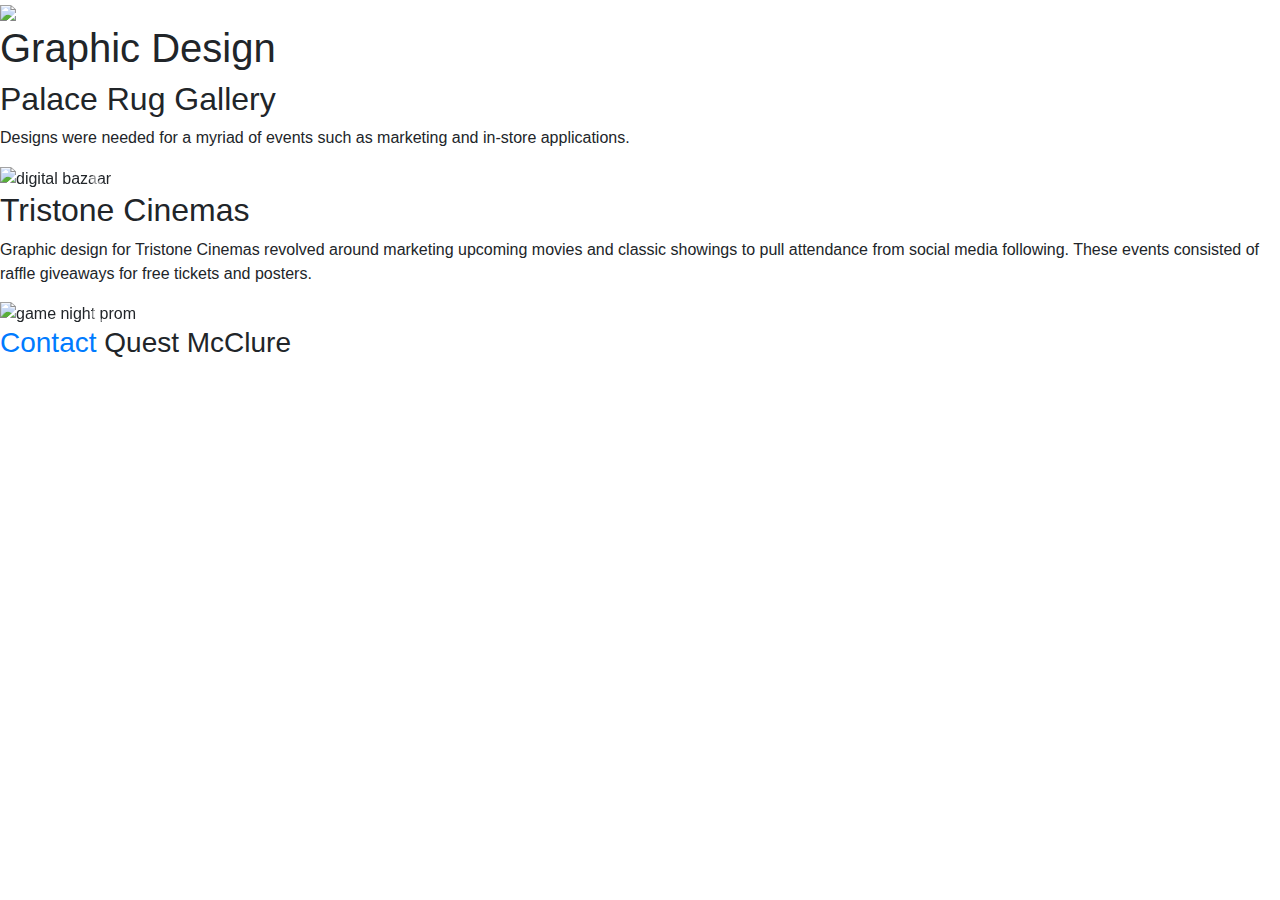
==== graphic-design/graphic-design.html @ 75c4deef "Website First Commit" ====
<!DOCTYPE html>
<html lang="en" dir="ltr">

<head>
  <meta charset="utf-8">
  <title>Quest McClure</title>
</head>
<link rel="stylesheet" href="https://stackpath.bootstrapcdn.com/bootstrap/4.3.1/css/bootstrap.min.css" integrity="sha384-ggOyR0iXCbMQv3Xipma34MD+dH/1fQ784/j6cY/iJTQUOhcWr7x9JvoRxT2MZw1T" crossorigin="anonymous">
<script src="https://code.jquery.com/jquery-3.3.1.slim.min.js" integrity="sha384-q8i/X+965DzO0rT7abK41JStQIAqVgRVzpbzo5smXKp4YfRvH+8abtTE1Pi6jizo" crossorigin="anonymous"></script>
<script src="https://cdnjs.cloudflare.com/ajax/libs/popper.js/1.14.7/umd/popper.min.js" integrity="sha384-UO2eT0CpHqdSJQ6hJty5KVphtPhzWj9WO1clHTMGa3JDZwrnQq4sF86dIHNDz0W1" crossorigin="anonymous"></script>
<script src="https://stackpath.bootstrapcdn.com/bootstrap/4.3.1/js/bootstrap.min.js" integrity="sha384-JjSmVgyd0p3pXB1rRibZUAYoIIy6OrQ6VrjIEaFf/nJGzIxFDsf4x0xIM+B07jRM" crossorigin="anonymous"></script>
<script src="https://stackpath.bootstrapcdn.com/bootstrap/4.3.1/js/bootstrap.min.js" integrity="sha384-JjSmVgyd0p3pXB1rRibZUAYoIIy6OrQ6VrjIEaFf/nJGzIxFDsf4x0xIM+B07jRM" crossorigin="anonymous"></script>
<link rel="stylesheet" href="D:\Web Development\Quest McClure\graphic-design\graphic-design-styles.css">
<link rel="icon" href="D:\Web Development\Quest McClure\Media\favicon.ico">
<link href="https://fonts.googleapis.com/css?family=Nunito:200,200i,300,300i,400&display=swap" rel="stylesheet">
<link href="https://fonts.googleapis.com/css?family=Rubik:400,700,700i&display=swap" rel="stylesheet">

<header>
  <div class="container-header">
    <a class="fancy-link" href="D:\Web Development\Quest McClure\index.html"> <img class="logo" src="D:\Web Development\Quest_McClure-Website\Media\Quest_logo_red.svg"></a>


  </div>
</header>

<h1>
  Graphic Design
</h1>

<div class="container-body">
  <div>
    <h2>Palace Rug Gallery</h2>
    <p>
      Designs were needed for a myriad of events such as marketing and in-store applications.
    </p>

    <div class="bs-example">
      <div id="myCarousel" class="carousel slide" data-ride="carousel">
        <!-- Carousel indicators -->
        <ol class="carousel-indicators">
          <li data-target="#myCarousel" data-slide-to="0" class="active"></li>
          <li data-target="#myCarousel" data-slide-to="1"></li>
          <li data-target="#myCarousel" data-slide-to="2"></li>
          <li data-target="#myCarousel" data-slide-to="3"></li>
          <li data-target="#myCarousel" data-slide-to="4"></li>
          <li data-target="#myCarousel" data-slide-to="5"></li>
          <li data-target="#myCarousel" data-slide-to="6"></li>
          <li data-target="#myCarousel" data-slide-to="7"></li>
          <li data-target="#myCarousel" data-slide-to="8"></li>
          <li data-target="#myCarousel" data-slide-to="9"></li>
        </ol>
        <!-- Wrapper for carousel items -->
        <div class="carousel-inner">
          <div class="carousel-item active">
            <img class="example-photo" src="D:\Web Development\Quest McClure\Media\digitalbazaar.jpg" alt="digital bazaar">
            <div class="carousel-caption">
              <h4>Digital Bazaar</h4>
            </div>
          </div>
          <div class="carousel-item">
            <img class="example-photo" src="D:\Web Development\Quest McClure\Media\iconworld.svg" alt="world icon">
            <div class="carousel-caption">
              <h4>World Icon</h4>
            </div>
          </div>
          <div class="carousel-item">
            <img class="example-photo" src="D:\Web Development\Quest McClure\Media\iconrestoration.svg" alt="restoration icon">
            <div class="carousel-caption">
              <h4>Restoration Icon</h4>
            </div>
          </div>
          <div class="carousel-item">
            <img class="example-photo" src="D:\Web Development\Quest McClure\Media\buisnesscardback.png" alt="prg buisness card back">
            <div class="carousel-caption">
              <h4>Buisness Card</h4>
            </div>
          </div>
          <div class="carousel-item">
            <img class="example-photo" src="D:\Web Development\Quest McClure\Media\buisnesscardfront.png" alt="prg buisness card front">
            <div class="carousel-caption">
              <h4>Buisness Card</h4>
            </div>
          </div>
          <div class="carousel-item">
            <img class="example-photo" src="D:\Web Development\Quest McClure\Media\prglogo.svg" alt="prg logo">
            <div class="carousel-caption">
              <h4>Palace Rug Gallery Logo</h4>
            </div>
          </div>
          <div class="carousel-item">
            <img class="example-photo" src="D:\Web Development\Quest McClure\Media\blog1.jpg" alt="blog post 1">
            <div class="carousel-caption">
              <h4>Couch Size Blog Art</h4>
            </div>
          </div>
          <div class="carousel-item">
            <img class="example-photo" src="D:\Web Development\Quest McClure\Media\blog2.svg" alt="blog post 2">
            <div class="carousel-caption">
              <h4>Couch Size Info Art</h4>
            </div>
          </div>
          <div class="carousel-item">
            <img class="example-photo" src="D:\Web Development\Quest McClure\Media\invoice.png" alt="invoice">
            <div class="carousel-caption">
              <h4>Invoice</h4>
            </div>
          </div>
          <div class="carousel-item">
            <img class="example-photo" src="D:\Web Development\Quest McClure\Media\safetysign.png" alt="safety sign">
            <div class="carousel-caption">
              <h4>Safety Sign</h4>
            </div>
          </div>
        </div>
        <!-- Carousel controls -->
        <a class="carousel-control-prev" href="#myCarousel" data-slide="prev">
          <span class="carousel-control-prev-icon"></span>
        </a>
        <a class="carousel-control-next" href="#myCarousel" data-slide="next">
          <span class="carousel-control-next-icon"></span>
        </a>
      </div>
    </div>

    <div>
      <h2>Tristone Cinemas</h2>
      <p>
        Graphic design for Tristone Cinemas revolved around marketing upcoming movies and classic showings to pull attendance from social media following. These events consisted
        of raffle giveaways for free tickets and posters.
      </p>

      <div class="bs-example">
        <div id="myCarouse2" class="carousel slide" data-ride="carousel">
          <!-- Carousel indicators -->
          <ol class="carousel-indicators">
            <li data-target="#myCarouse2" data-slide-to="0" class="active"></li>
            <li data-target="#myCarouse2" data-slide-to="1"></li>
            <li data-target="#myCarouse2" data-slide-to="2"></li>
          </ol>
          <!-- Wrapper for carousel items -->
          <div class="carousel-inner">
            <div class="carousel-item active">
              <img class="example-photo" src="D:\Web Development\Quest McClure\Media\gamenightpromo.jpg" alt="game night prom">
              <div class="carousel-caption">
                <h4>Game Night Promotion</h4>
                <h5><i>Game Night and Tomb Raider</i></h5>
              </div>
            </div>
            <div class="carousel-item">
              <img class="example-photo" src="D:\Web Development\Quest McClure\Media\strangers2promo.png" alt="strangers 2 promo">
              <div class="carousel-caption">
                <h4>Strangers 2 Ticket Giveaway</h4>
                <h5><i>Strangers 2</i></h5>
              </div>
            </div>
            <div class="carousel-item">
              <img class="example-photo" src="D:\Web Development\Quest McClure\Media\mazerunner3promo.png" alt="maze runner 3 promo">
              <div class="carousel-caption">
                <h4>Maze Runner 3 Ticket Giveaway</h4>
                <h5><i>Maze Runner 3</i></h5>
              </div>
            </div>
          </div>
          <!-- Carousel controls -->
          <a class="carousel-control-prev" href="#myCarouse2" data-slide="prev">
            <span class="carousel-control-prev-icon"></span>
          </a>
          <a class="carousel-control-next" href="#myCarouse2" data-slide="next">
            <span class="carousel-control-next-icon"></span>
          </a>
        </div>
      </div>

    </div>
  </div>


  <footer>
    <h3>
      <a class="fancy-link2" href="mailto:waspdancer@protonmail.com">Contact</a> Quest McClure
    </h3>
  </footer>
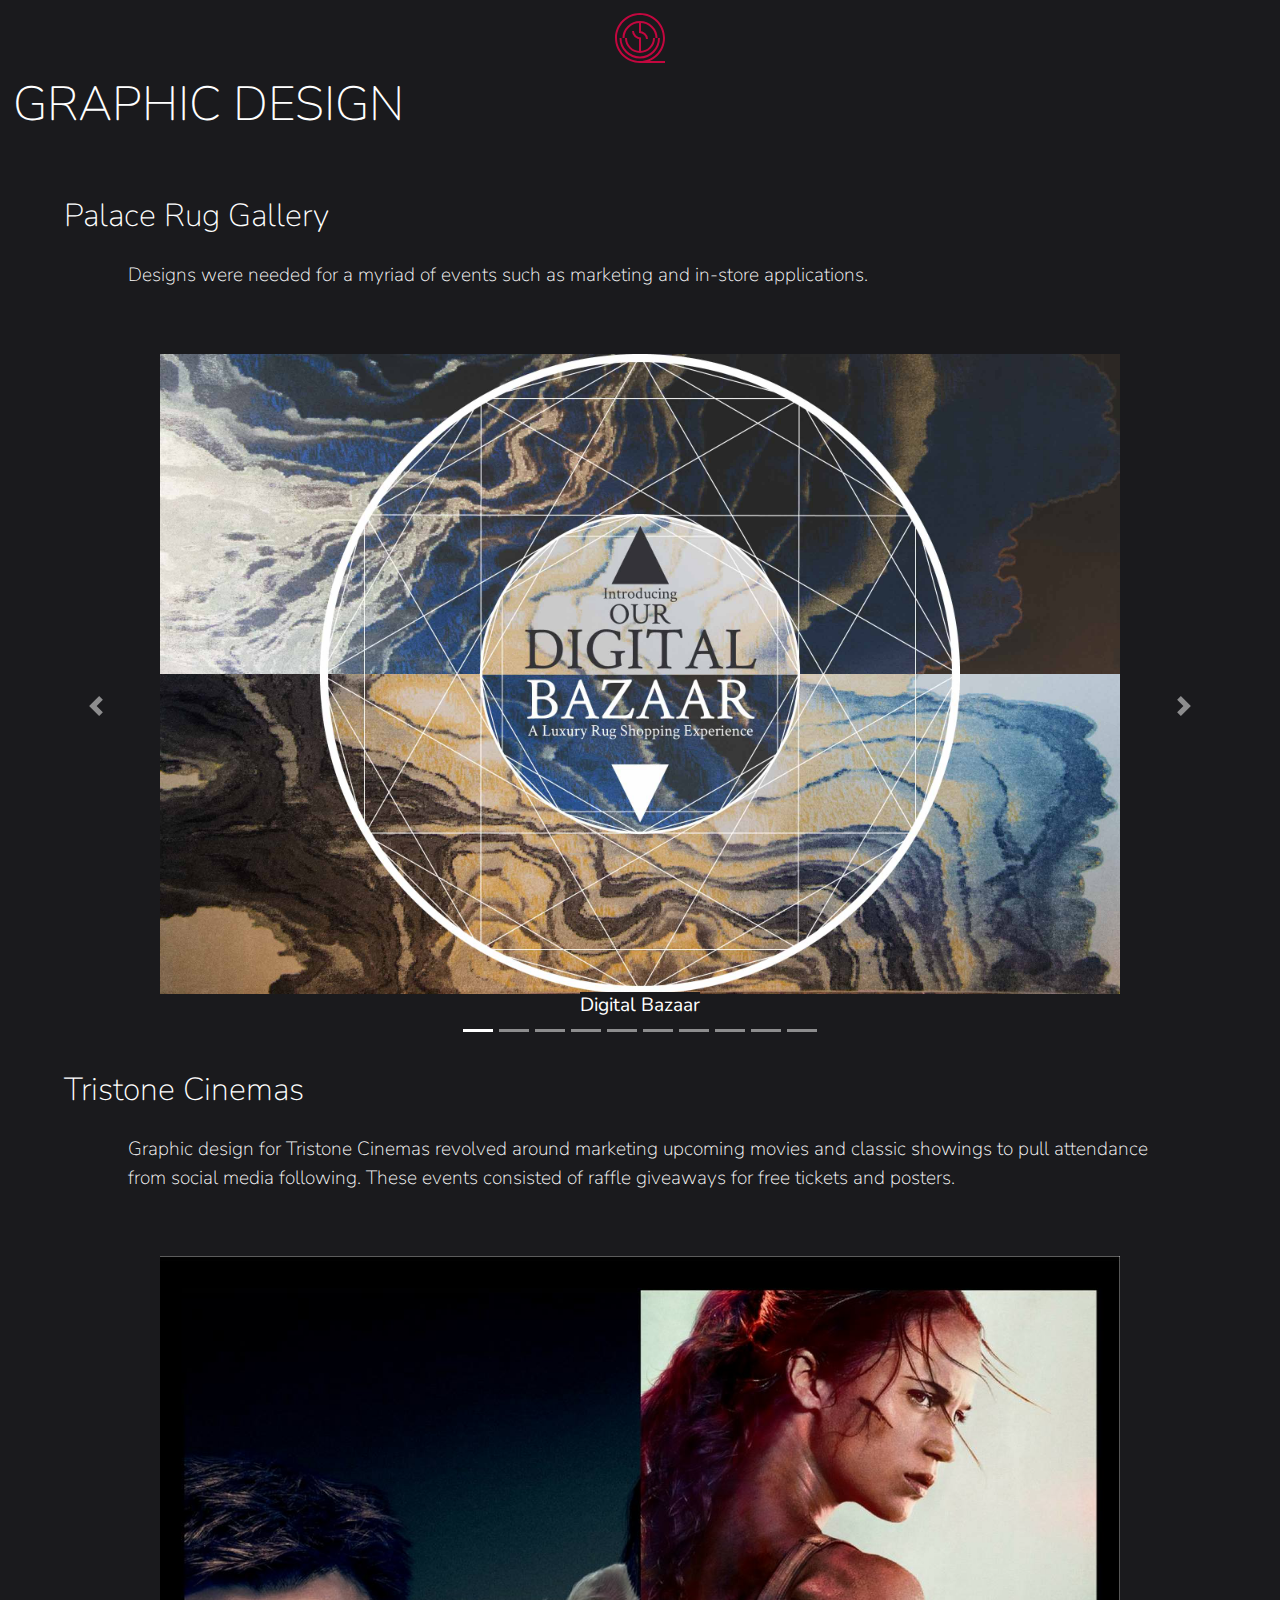
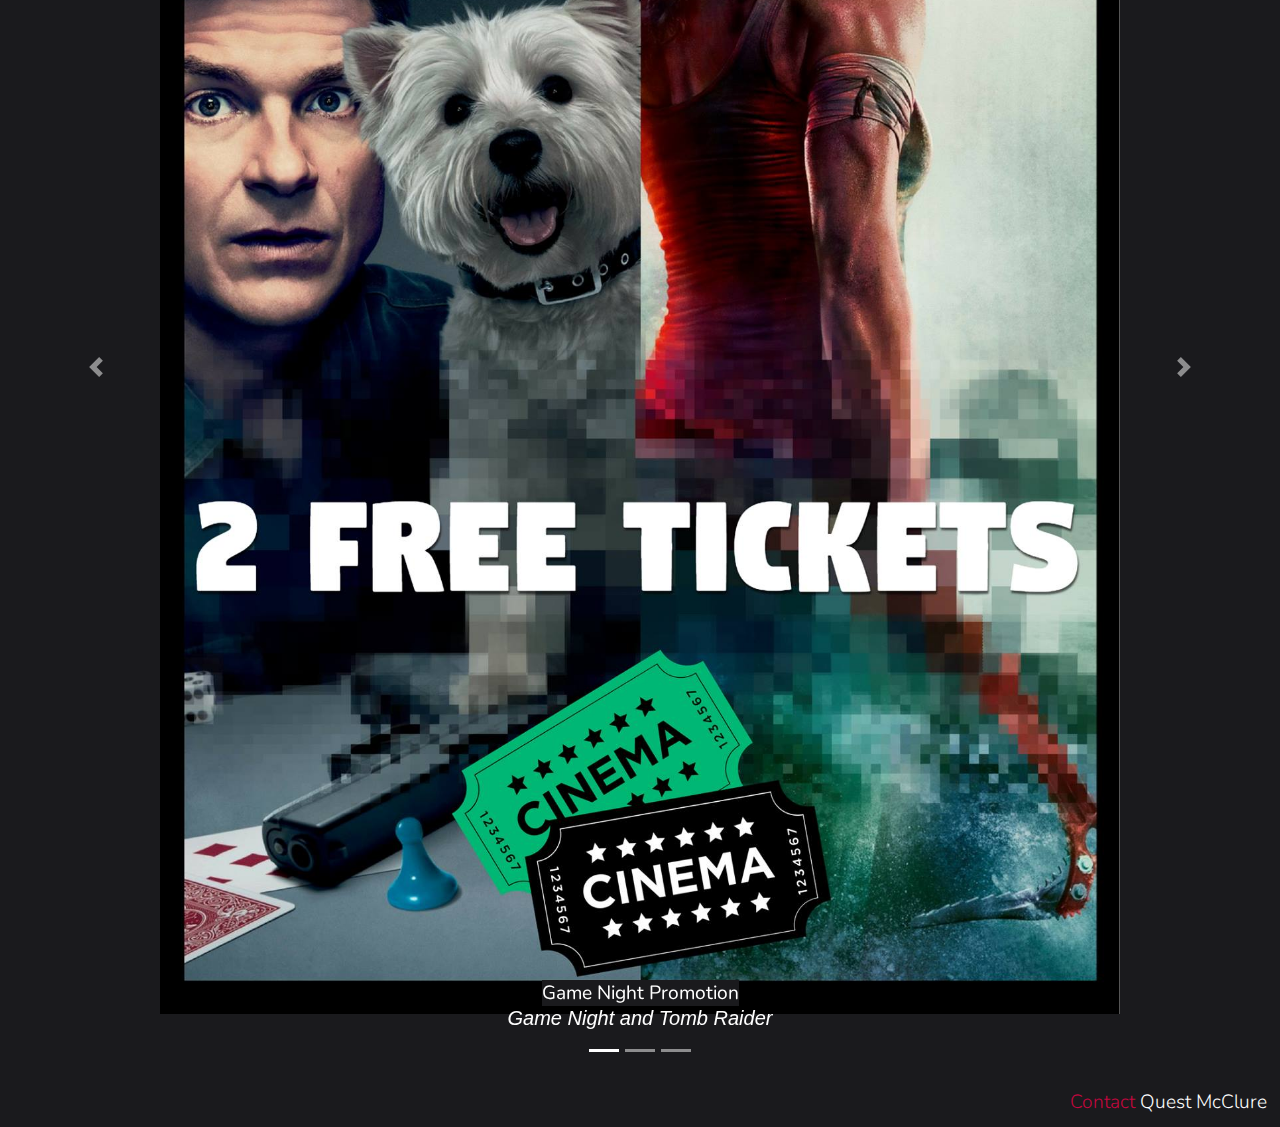
==== commit a365c9ae: "Update graphic-design.html" ====
--- a/graphic-design/graphic-design.html
+++ b/graphic-design/graphic-design.html
@@ -10,14 +10,14 @@
 <script src="https://cdnjs.cloudflare.com/ajax/libs/popper.js/1.14.7/umd/popper.min.js" integrity="sha384-UO2eT0CpHqdSJQ6hJty5KVphtPhzWj9WO1clHTMGa3JDZwrnQq4sF86dIHNDz0W1" crossorigin="anonymous"></script>
 <script src="https://stackpath.bootstrapcdn.com/bootstrap/4.3.1/js/bootstrap.min.js" integrity="sha384-JjSmVgyd0p3pXB1rRibZUAYoIIy6OrQ6VrjIEaFf/nJGzIxFDsf4x0xIM+B07jRM" crossorigin="anonymous"></script>
 <script src="https://stackpath.bootstrapcdn.com/bootstrap/4.3.1/js/bootstrap.min.js" integrity="sha384-JjSmVgyd0p3pXB1rRibZUAYoIIy6OrQ6VrjIEaFf/nJGzIxFDsf4x0xIM+B07jRM" crossorigin="anonymous"></script>
-<link rel="stylesheet" href="D:\Web Development\Quest McClure\graphic-design\graphic-design-styles.css">
-<link rel="icon" href="D:\Web Development\Quest McClure\Media\favicon.ico">
+<link rel="stylesheet" href="\graphic-design\graphic-design-styles.css">
+<link rel="icon" href="\Media\favicon.ico">
 <link href="https://fonts.googleapis.com/css?family=Nunito:200,200i,300,300i,400&display=swap" rel="stylesheet">
 <link href="https://fonts.googleapis.com/css?family=Rubik:400,700,700i&display=swap" rel="stylesheet">
 
 <header>
   <div class="container-header">
-    <a class="fancy-link" href="D:\Web Development\Quest McClure\index.html"> <img class="logo" src="D:\Web Development\Quest_McClure-Website\Media\Quest_logo_red.svg"></a>
+    <a class="fancy-link" href="\index.html"> <img class="logo" src="\Media\Quest_logo_red.svg"></a>
 
 
   </div>
@@ -52,61 +52,61 @@
         <!-- Wrapper for carousel items -->
         <div class="carousel-inner">
           <div class="carousel-item active">
-            <img class="example-photo" src="D:\Web Development\Quest McClure\Media\digitalbazaar.jpg" alt="digital bazaar">
+            <img class="example-photo" src="\Media\digitalbazaar.jpg" alt="digital bazaar">
             <div class="carousel-caption">
               <h4>Digital Bazaar</h4>
             </div>
           </div>
           <div class="carousel-item">
-            <img class="example-photo" src="D:\Web Development\Quest McClure\Media\iconworld.svg" alt="world icon">
+            <img class="example-photo" src="\Media\iconworld.svg" alt="world icon">
             <div class="carousel-caption">
               <h4>World Icon</h4>
             </div>
           </div>
           <div class="carousel-item">
-            <img class="example-photo" src="D:\Web Development\Quest McClure\Media\iconrestoration.svg" alt="restoration icon">
+            <img class="example-photo" src="\Media\iconrestoration.svg" alt="restoration icon">
             <div class="carousel-caption">
               <h4>Restoration Icon</h4>
             </div>
           </div>
           <div class="carousel-item">
-            <img class="example-photo" src="D:\Web Development\Quest McClure\Media\buisnesscardback.png" alt="prg buisness card back">
+            <img class="example-photo" src="\Media\buisnesscardback.png" alt="prg buisness card back">
             <div class="carousel-caption">
               <h4>Buisness Card</h4>
             </div>
           </div>
           <div class="carousel-item">
-            <img class="example-photo" src="D:\Web Development\Quest McClure\Media\buisnesscardfront.png" alt="prg buisness card front">
+            <img class="example-photo" src="\Media\buisnesscardfront.png" alt="prg buisness card front">
             <div class="carousel-caption">
               <h4>Buisness Card</h4>
             </div>
           </div>
           <div class="carousel-item">
-            <img class="example-photo" src="D:\Web Development\Quest McClure\Media\prglogo.svg" alt="prg logo">
+            <img class="example-photo" src="\Media\prglogo.svg" alt="prg logo">
             <div class="carousel-caption">
               <h4>Palace Rug Gallery Logo</h4>
             </div>
           </div>
           <div class="carousel-item">
-            <img class="example-photo" src="D:\Web Development\Quest McClure\Media\blog1.jpg" alt="blog post 1">
+            <img class="example-photo" src="\Media\blog1.jpg" alt="blog post 1">
             <div class="carousel-caption">
               <h4>Couch Size Blog Art</h4>
             </div>
           </div>
           <div class="carousel-item">
-            <img class="example-photo" src="D:\Web Development\Quest McClure\Media\blog2.svg" alt="blog post 2">
+            <img class="example-photo" src="\Media\blog2.svg" alt="blog post 2">
             <div class="carousel-caption">
               <h4>Couch Size Info Art</h4>
             </div>
           </div>
           <div class="carousel-item">
-            <img class="example-photo" src="D:\Web Development\Quest McClure\Media\invoice.png" alt="invoice">
+            <img class="example-photo" src="\Media\invoice.png" alt="invoice">
             <div class="carousel-caption">
               <h4>Invoice</h4>
             </div>
           </div>
           <div class="carousel-item">
-            <img class="example-photo" src="D:\Web Development\Quest McClure\Media\safetysign.png" alt="safety sign">
+            <img class="example-photo" src="\Media\safetysign.png" alt="safety sign">
             <div class="carousel-caption">
               <h4>Safety Sign</h4>
             </div>
@@ -140,21 +140,21 @@
           <!-- Wrapper for carousel items -->
           <div class="carousel-inner">
             <div class="carousel-item active">
-              <img class="example-photo" src="D:\Web Development\Quest McClure\Media\gamenightpromo.jpg" alt="game night prom">
+              <img class="example-photo" src="\Media\gamenightpromo.jpg" alt="game night prom">
               <div class="carousel-caption">
                 <h4>Game Night Promotion</h4>
                 <h5><i>Game Night and Tomb Raider</i></h5>
               </div>
             </div>
             <div class="carousel-item">
-              <img class="example-photo" src="D:\Web Development\Quest McClure\Media\strangers2promo.png" alt="strangers 2 promo">
+              <img class="example-photo" src="\Media\strangers2promo.png" alt="strangers 2 promo">
               <div class="carousel-caption">
                 <h4>Strangers 2 Ticket Giveaway</h4>
                 <h5><i>Strangers 2</i></h5>
               </div>
             </div>
             <div class="carousel-item">
-              <img class="example-photo" src="D:\Web Development\Quest McClure\Media\mazerunner3promo.png" alt="maze runner 3 promo">
+              <img class="example-photo" src="\Media\mazerunner3promo.png" alt="maze runner 3 promo">
               <div class="carousel-caption">
                 <h4>Maze Runner 3 Ticket Giveaway</h4>
                 <h5><i>Maze Runner 3</i></h5>
